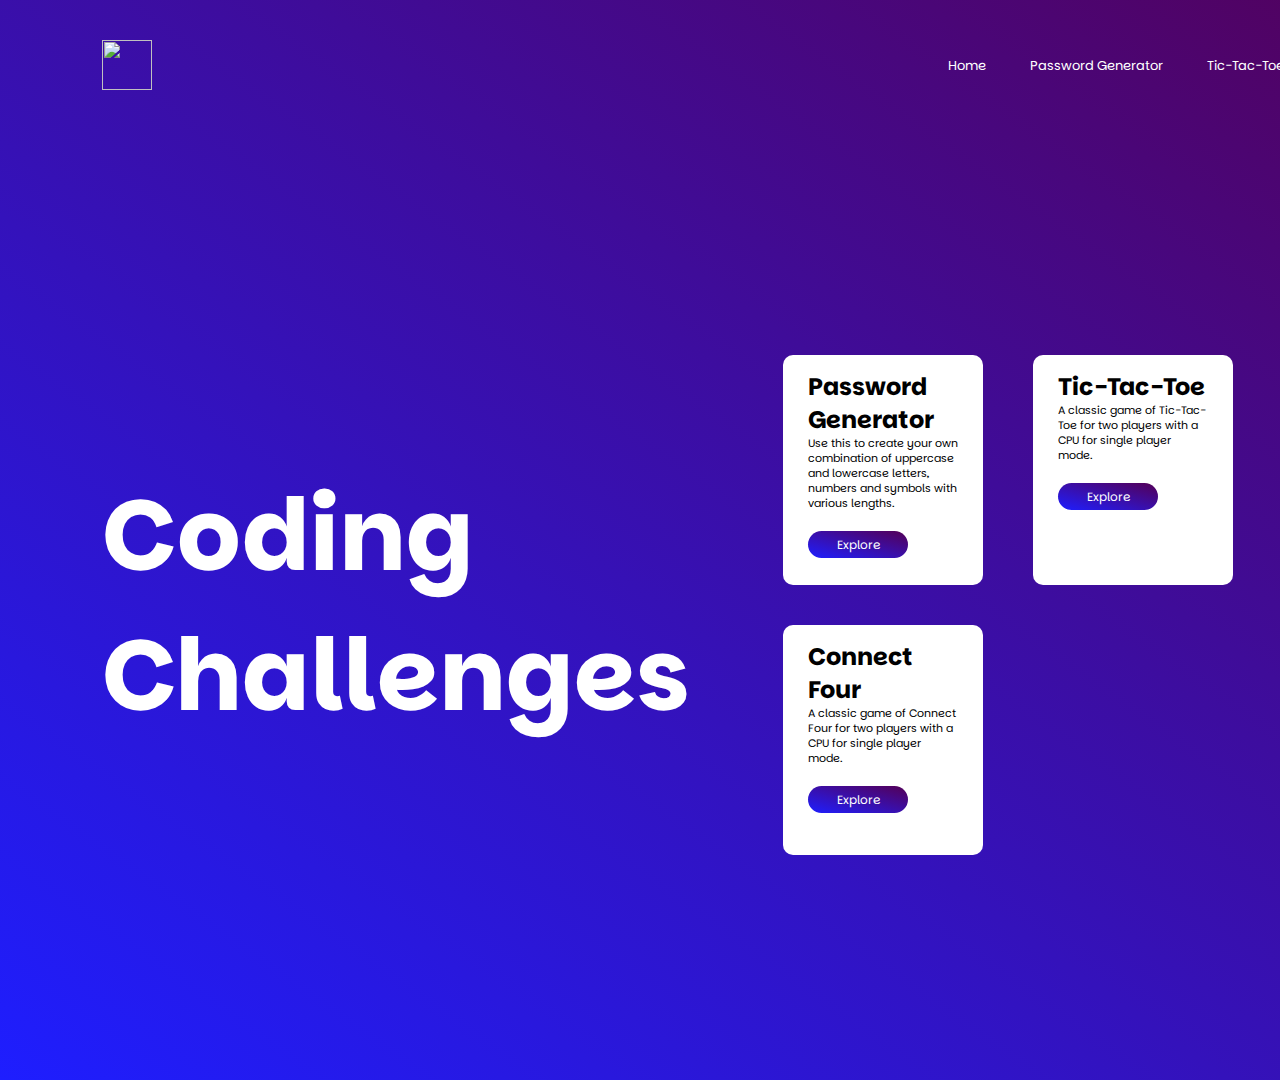
==== index.html @ c8c4ec5e "First commit" ====
<html>
    <head>
        <meta name="viewport" content="width=device-width, initial-scale=1.0">
        <title>Coding Challenges</title>
        <link rel="stylesheet" href="style.css">

        <link href="https://fonts.googleapis.com/css2?family=Parkinsans:wght@300..800&display=swap" rel="stylesheet">

    </head>
<body>
    <div class="container">
        <div class="navbar">
            <img src="C:\Users\beguma\OneDrive - FUJITSU\Desktop\Documents\Python Challenges\joystick-xxl.png" class="logo">
            <nav>
                <ul>
                    <li><a href="index.html">Home</a></li>
                    <li><a href="password generator.html">Password Generator</a></li>
                    <li><a href="">Tic-Tac-Toe</a></li>
                    <li><a href="">Connect Four</a></li>
                </ul>
            </nav>
        </div>
        <div class="row">
            <div class="col">
                <h1>Coding Challenges</h1>
            </div>
            <div class="col card-container">
                <div class="card">
                    <h2>Password Generator</h2>
                    <p>Use this to create your own combination of uppercase and lowercase letters, numbers and symbols with various lengths.</p>
                    <a href="password generator.html">
                    <button type="button">Explore</button>
                </a>
                </div>
                <div class="card">
                    <h2>Tic-Tac-Toe</h2>
                    <p>A classic game of Tic-Tac-Toe for two players with a CPU for single player mode.</p>
                    <button type="button">Explore</button>
                </div>
                <div class="card">
                    <h2>Connect Four</h2>
                    <p>A classic game of Connect Four for two players with a CPU for single player mode.</p>
                    <button type="button">Explore</button>
                </div>
            </div>
        </div>
    </div>

</body>
</html>
---- style.css ----
*{
    margin: 0;
    padding: 0;
    font-family: "Parkinsans", sans-serif;
}

.container{
    width: 120vw;
    height: 120vh;
    background: linear-gradient(to top right, rgb(30, 30, 255), rgb(85, 0, 85));
    background-position: center
    background-size: cover;
    padding-left: 8%;
    padding-right: 8%;
    box-sizing: border-box;
}

.navbar{
    height: 12%;
    display: flex;
    align-items: center;
}

.logo{
    width: 50px;
    cursor: pointer
}

nav{
    flex: 1;
    text-align: right
}

nav ul li{
    list-style: none;
    display: inline-block;
    margin-left: 60px;
}

nav ul li a{
    text-decoration: none;
    color: #fff;
    font-size: 13px;
}

.row{
    display: flex;
    height: 88%;
    align-items: center;
}

.col{
    flex-basis: 50%;
}

.card-container {
    display: flex;
    gap: 20px;
    justify-content: flex-start;
    align-items: stretch;
    flex-wrap: wrap;
}

h1{
    color: fff;
    font-size: 100px;
}

p{
    color: #000000;
    font-size: 11px;
    line-height: 15px;
}

.card{
    width: 200px;
    height: 230px;
    display: inline-block;
    border-radius: 10px;
    padding: 15px 25px;
    box-sizing: border-box;
    margin: 10px 15px;
    background-color: #fff;
    background-position: center;
    background-size: cover;
    transition: transform 0.5s;
}

.card:hover{
    transform: translateY(-10px);
}

.card button:hover{
    background: #000000;
}

.navbar ul li{
    list-style: none;
    display: incline-block;
    margin: 0 20px;
    position: relative;
}

.navbar ul li a{
    text-decoration: none;
    color: #fff;
}

.navbar ul li::after{
    content: '';
    height: 3px;
    width: 0;
    background: #fff;
    position: absolute;
    left: 0;
    bottom: -10px;
    transition: 0.5s;
}

.navbar ul li:hover:after{
    width: 100%;
}

button{
    width: 100px;
    color: #fff;
    font-size: 12px;
    padding: 5px;
    background: linear-gradient(to top right, rgb(30, 30, 255), rgb(85, 0, 85));
    border: 0;
    border-radius: 20px;
    outline: none;
    margin-top: 20px;
    cursor: pointer;
}
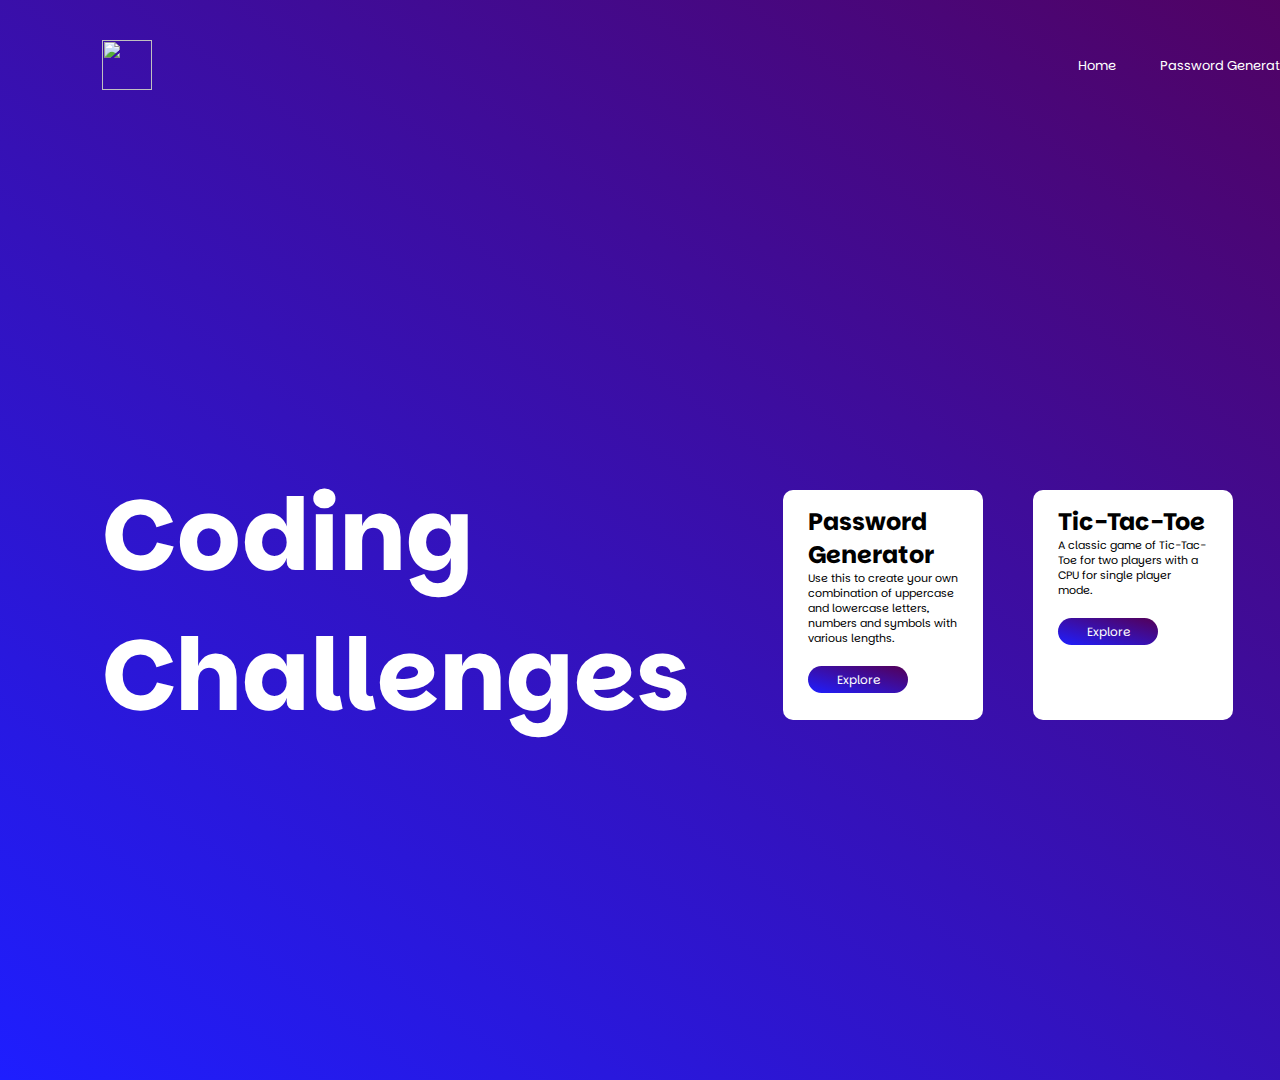
==== commit 5c9a3fa9: "Final Commit" ====
--- a/index.html
+++ b/index.html
@@ -10,13 +10,12 @@
 <body>
     <div class="container">
         <div class="navbar">
-            <img src="C:\Users\beguma\OneDrive - FUJITSU\Desktop\Documents\Python Challenges\joystick-xxl.png" class="logo">
+            <img src="https://www.iconsdb.com/icons/preview/white/joystick-xxl.png" class="logo">
             <nav>
                 <ul>
                     <li><a href="index.html">Home</a></li>
                     <li><a href="password generator.html">Password Generator</a></li>
-                    <li><a href="">Tic-Tac-Toe</a></li>
-                    <li><a href="">Connect Four</a></li>
+                    <li><a href="tic-tac-toe.html">Tic-Tac-Toe</a></li>
                 </ul>
             </nav>
         </div>
@@ -35,16 +34,12 @@
                 <div class="card">
                     <h2>Tic-Tac-Toe</h2>
                     <p>A classic game of Tic-Tac-Toe for two players with a CPU for single player mode.</p>
+                    <a href="tic-tac-toe.html">
                     <button type="button">Explore</button>
-                </div>
-                <div class="card">
-                    <h2>Connect Four</h2>
-                    <p>A classic game of Connect Four for two players with a CPU for single player mode.</p>
-                    <button type="button">Explore</button>
+                </a>
                 </div>
             </div>
         </div>
     </div>
-
 </body>
 </html>